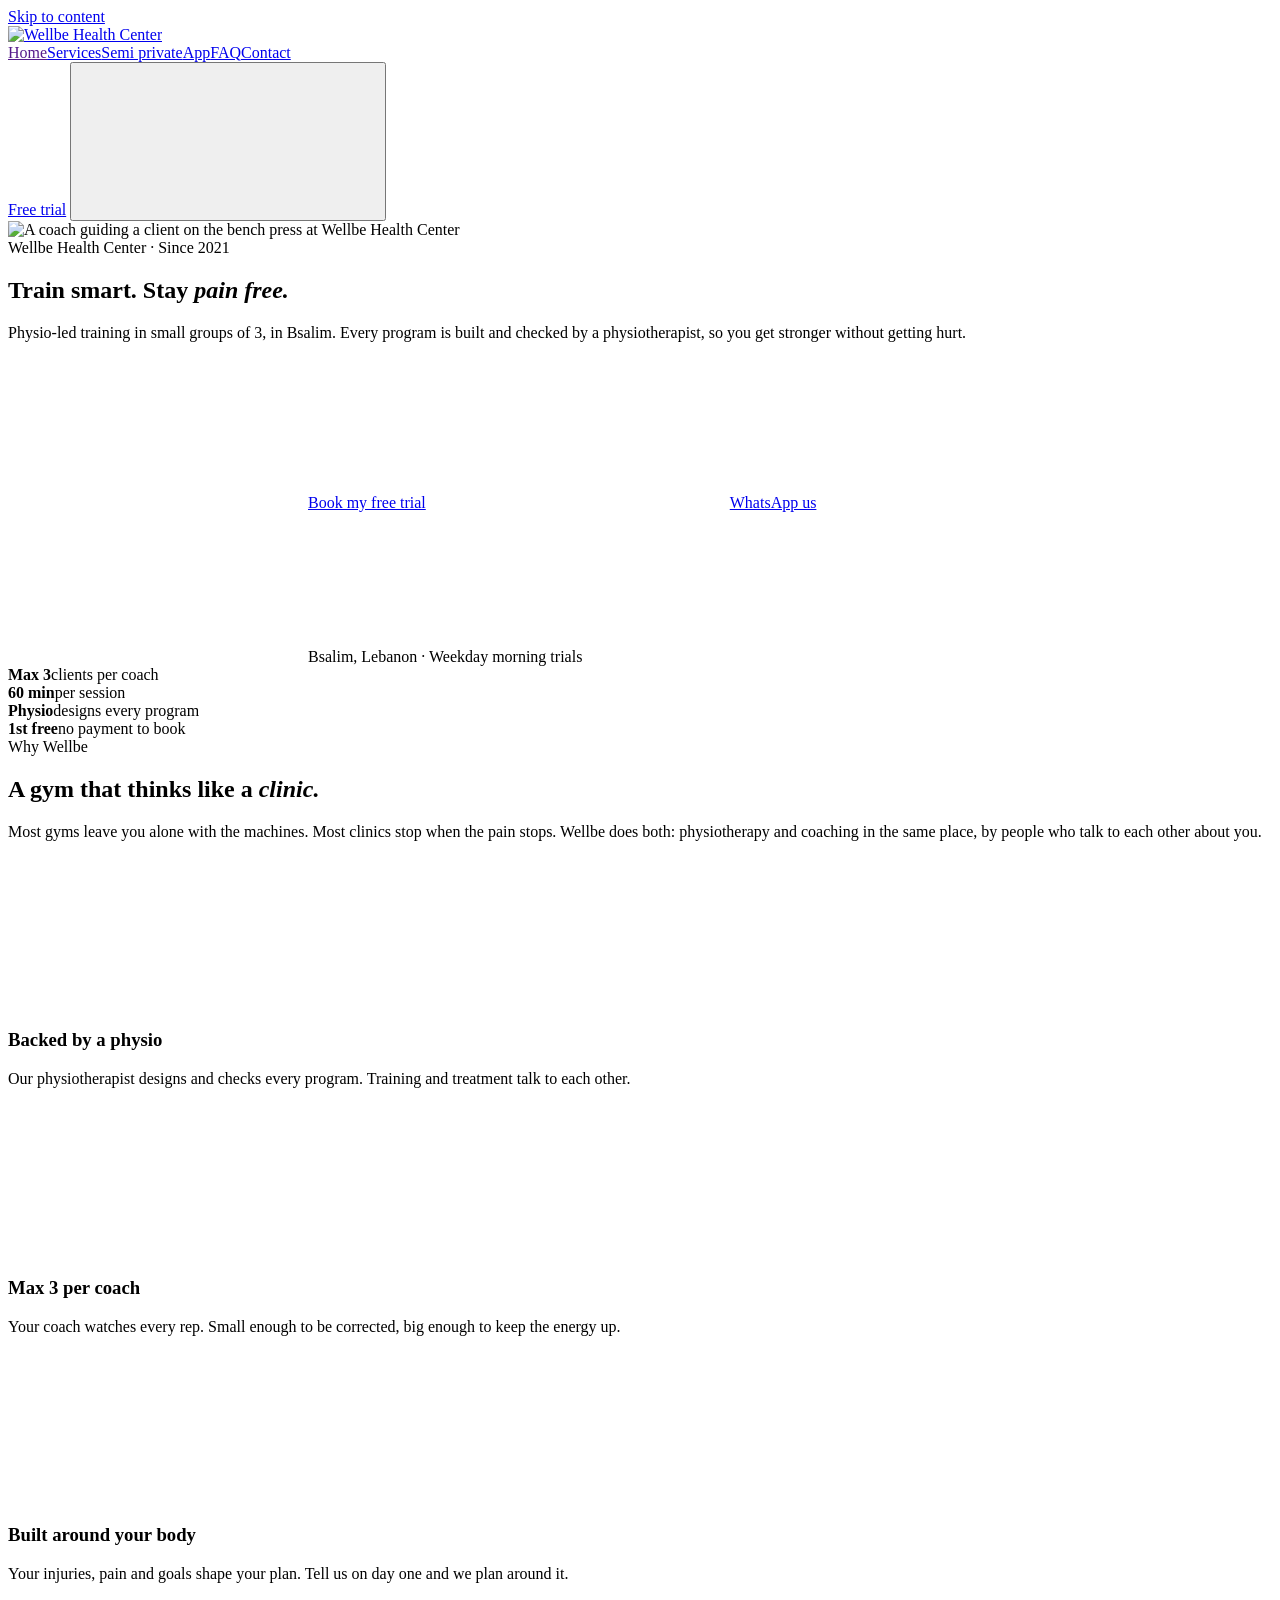
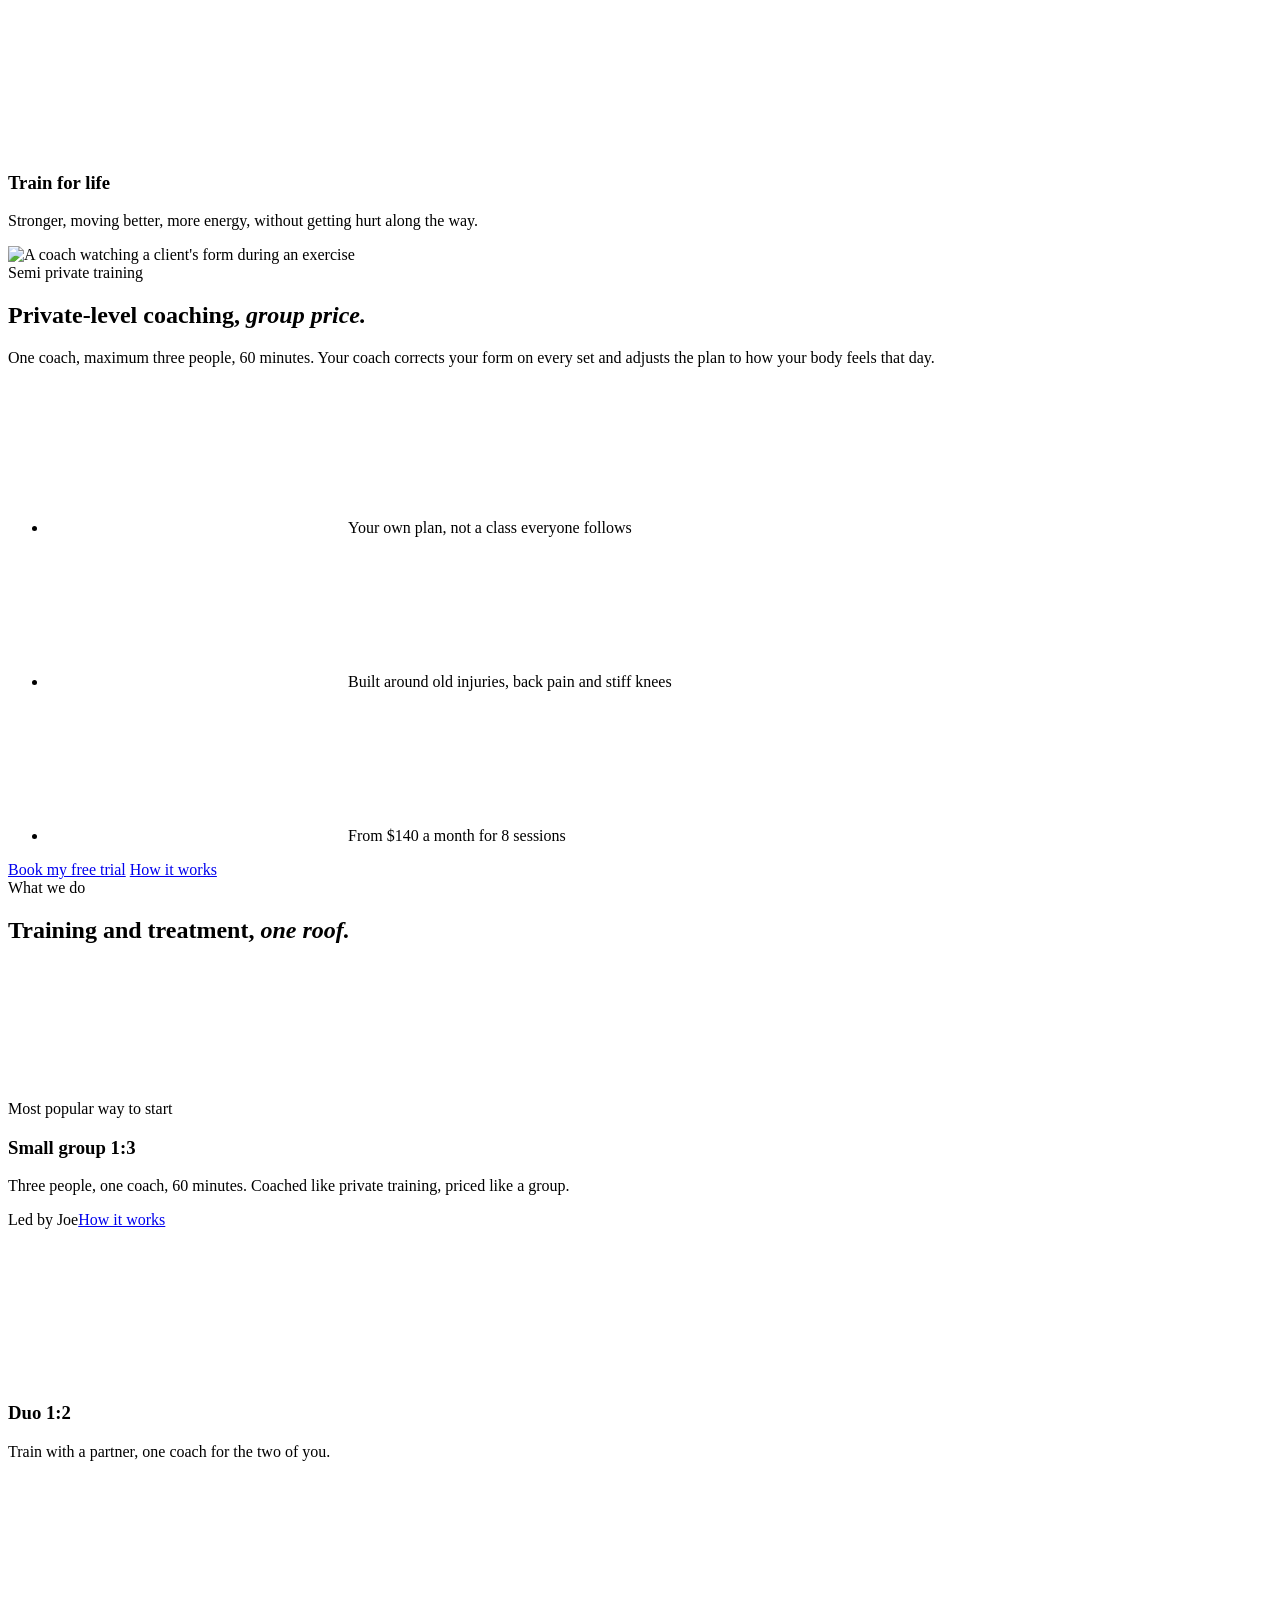
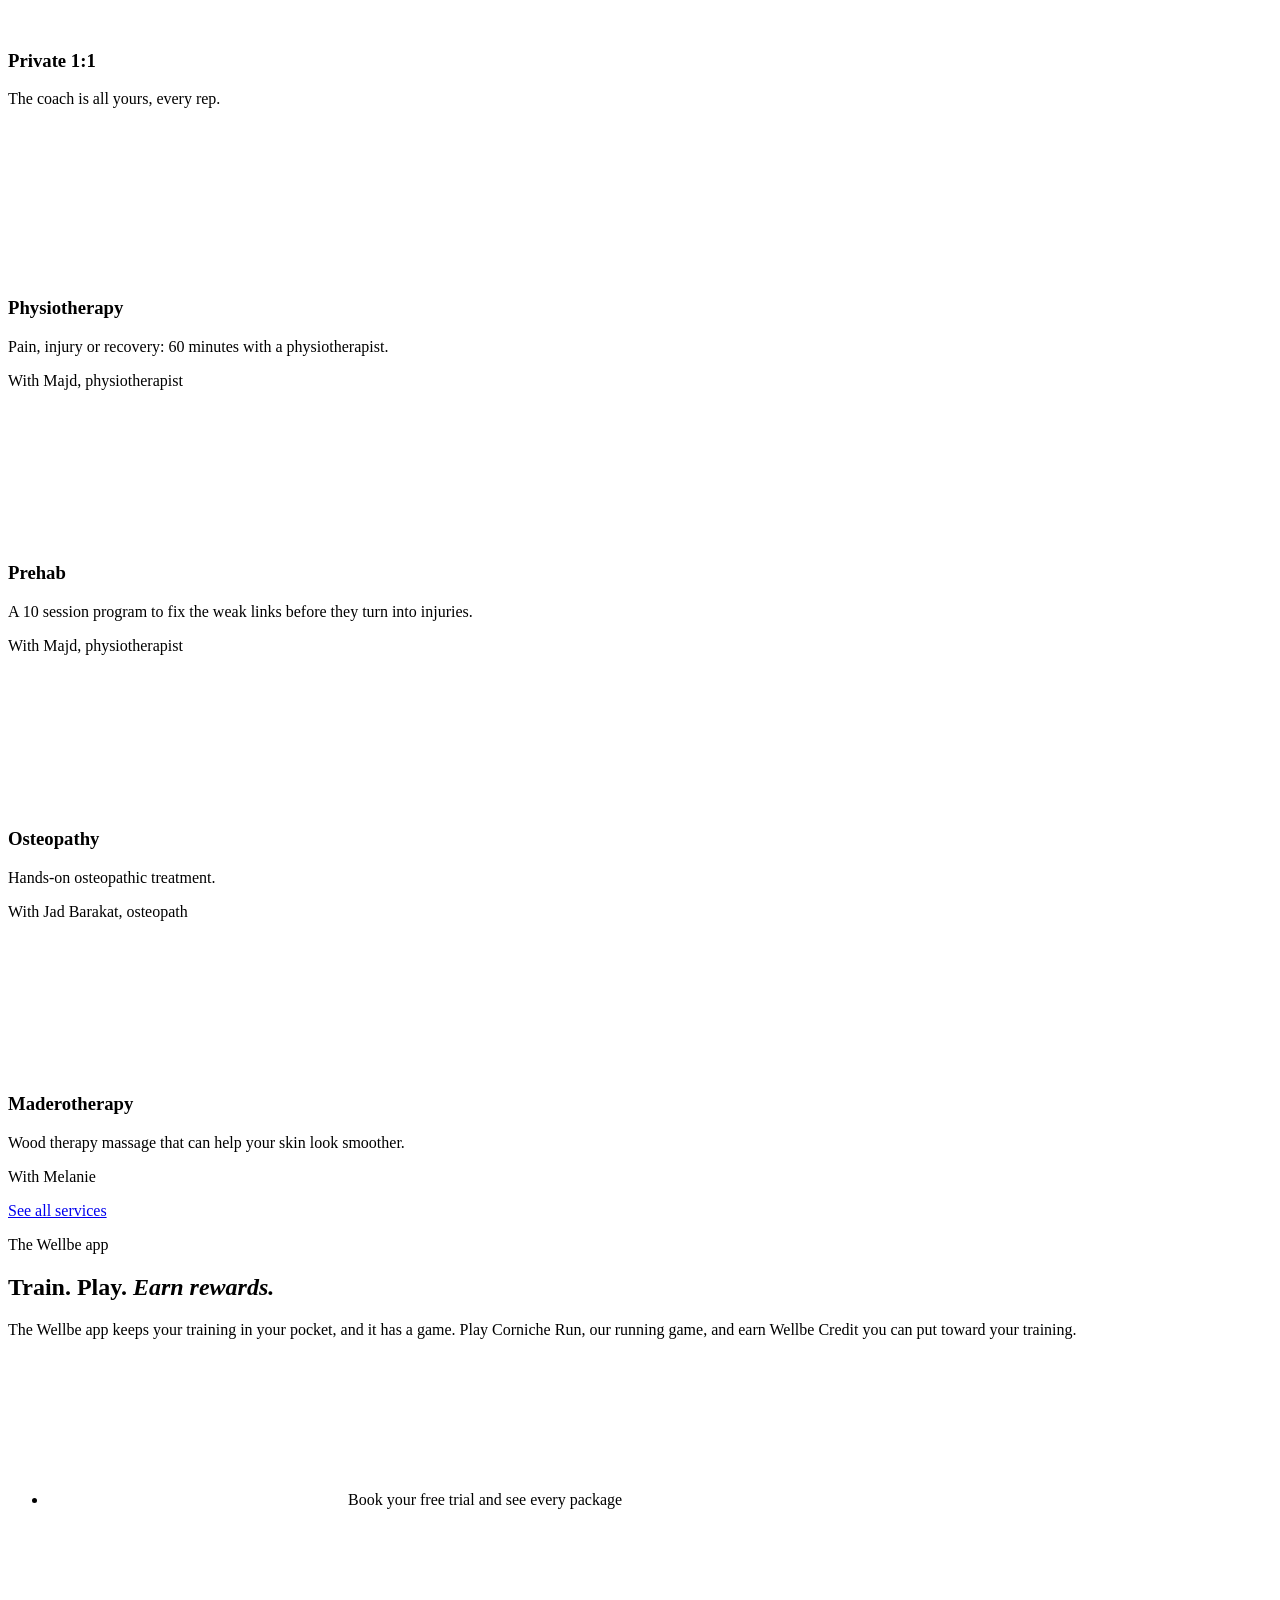
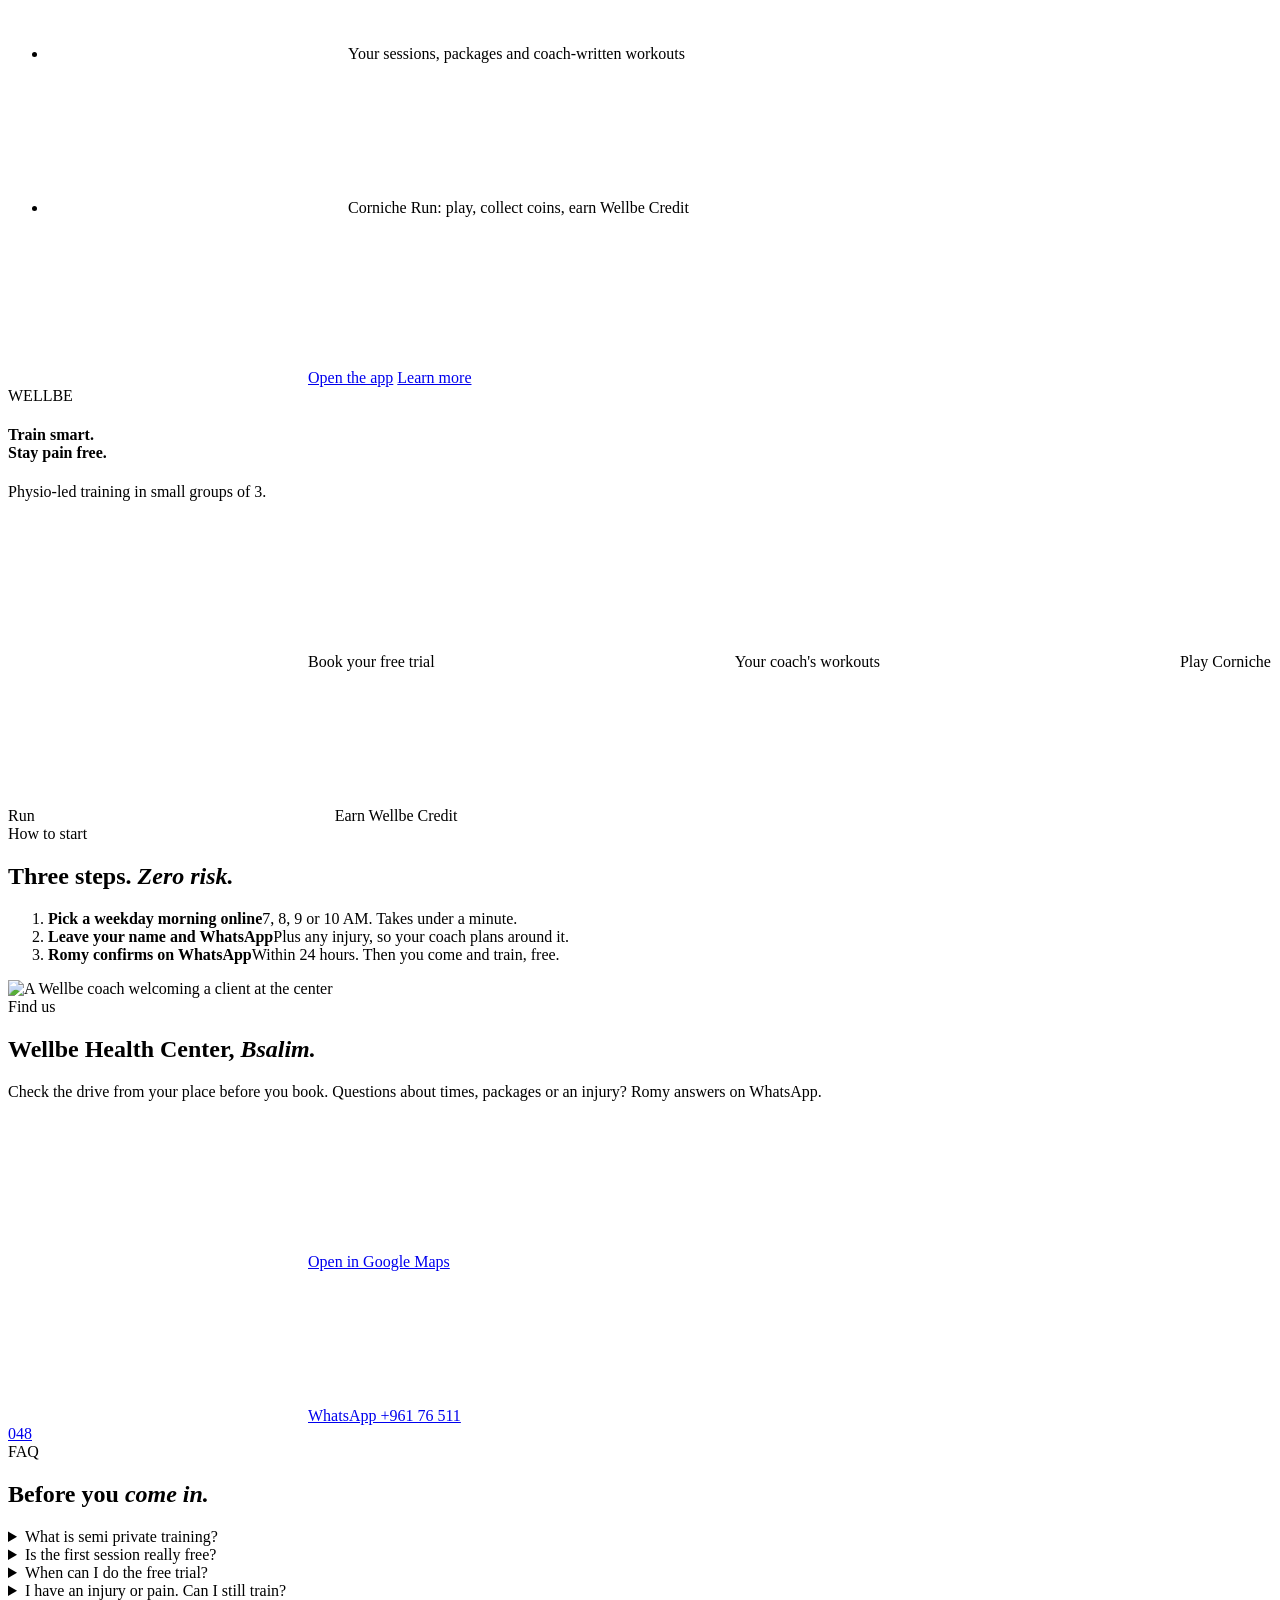
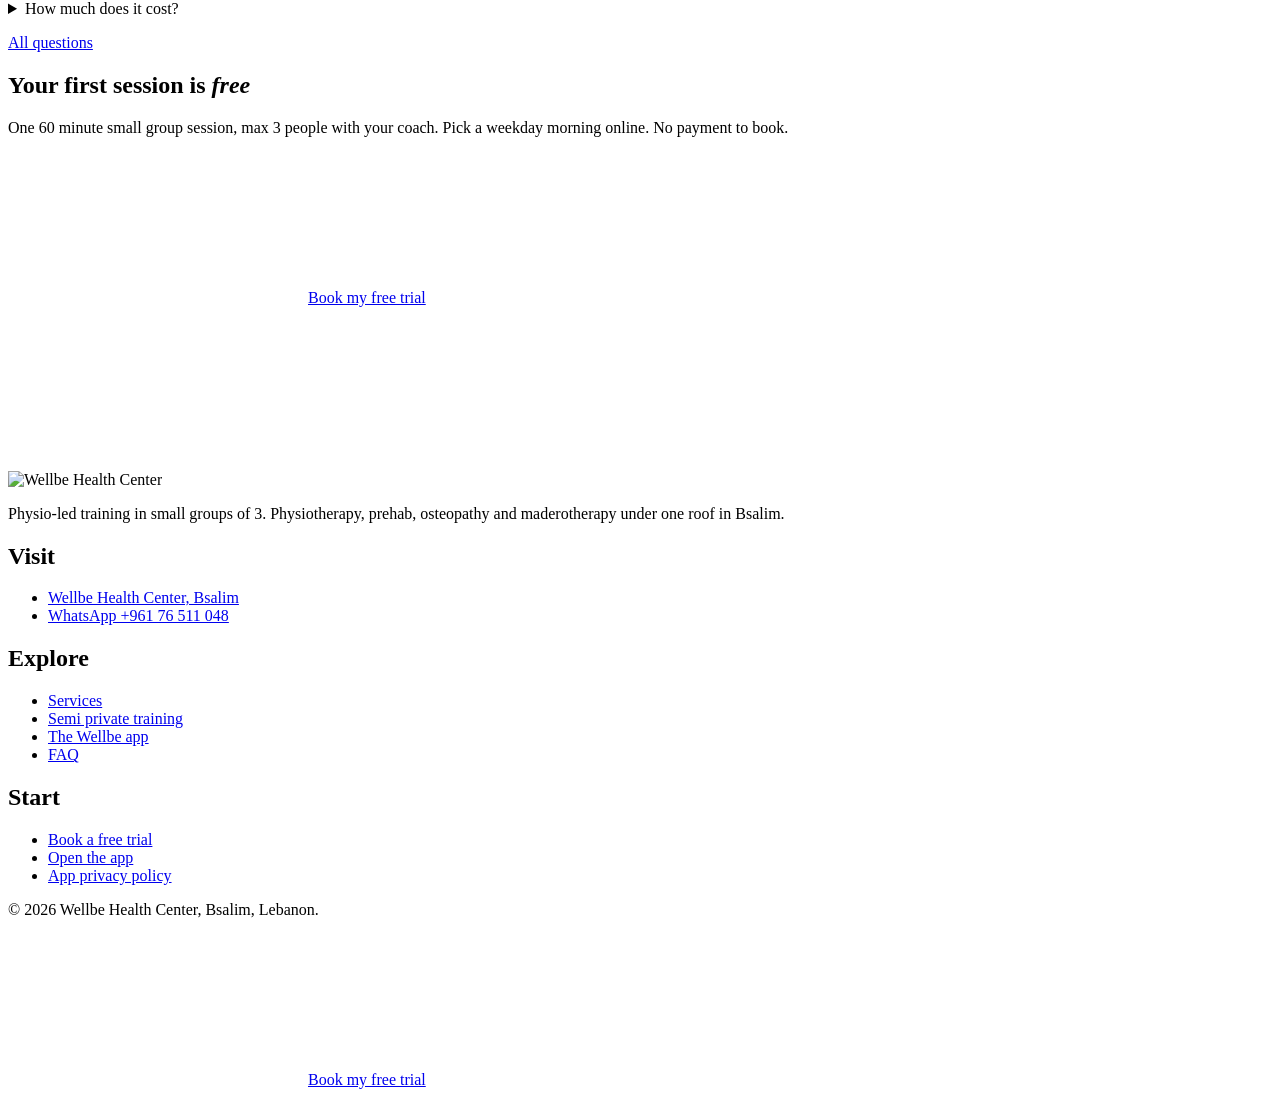
==== index.html @ 39064e81 "Home page, 404, README, robots and sitemap" ====
<!doctype html>
<html lang="en">
<head>
<meta charset="utf-8">
<meta name="viewport" content="width=device-width,initial-scale=1,viewport-fit=cover">
<title>Wellbe Health Center | Physio-led semi private training in Bsalim</title>
<meta name="description" content="Physio-led training in small groups of 3 in Bsalim, Lebanon. Physiotherapy, prehab, osteopathy and maderotherapy under one roof. Your first session is free.">
<link rel="canonical" href="https://wellbehealthcenter.com/">
<meta name="theme-color" content="#151b1e">
<meta property="og:type" content="website">
<meta property="og:site_name" content="Wellbe Health Center">
<meta property="og:title" content="Wellbe Health Center | Physio-led semi private training in Bsalim">
<meta property="og:description" content="Physio-led training in small groups of 3 in Bsalim, Lebanon. Physiotherapy, prehab, osteopathy and maderotherapy under one roof. Your first session is free.">
<meta property="og:url" content="https://wellbehealthcenter.com/">
<meta property="og:image" content="https://wellbehealthcenter.com/img/center.jpg">
<meta name="twitter:card" content="summary_large_image">
<link rel="icon" type="image/png" sizes="192x192" href="img/icon-192.png">
<link rel="apple-touch-icon" href="img/apple-touch-icon.png">
<link rel="preconnect" href="https://fonts.googleapis.com">
<link rel="preconnect" href="https://fonts.gstatic.com" crossorigin>
<link href="https://fonts.googleapis.com/css2?family=Barlow+Condensed:ital,wght@0,700;0,800;1,800&family=Barlow:wght@400;500;600;700&display=swap" rel="stylesheet">
<link rel="stylesheet" href="assets/site.css?v=1">
<script type="application/ld+json">{"@context": "https://schema.org", "@type": "HealthClub", "name": "Wellbe Health Center", "url": "https://wellbehealthcenter.com/", "logo": "https://wellbehealthcenter.com/img/logo.png", "image": "https://wellbehealthcenter.com/img/space.webp", "description": "Physio-led semi private training (max 3 clients per coach), physiotherapy, prehab, osteopathy and maderotherapy in Bsalim, Lebanon.", "telephone": "+96176511048", "address": {"@type": "PostalAddress", "addressLocality": "Bsalim", "addressCountry": "LB"}, "hasMap": "https://www.google.com/maps/search/?api=1&query=Wellbe+Health+Center+Bsalim&query_place_id=ChIJ35Nmu5s_HxURBmvCuEEY8U0", "foundingDate": "2021"}</script>
</head>
<body>
<a class="skip" href="#main">Skip to content</a>
<header class="top">
  <div class="in">
    <a class="brand" href="./" aria-label="Wellbe Health Center home"><img src="img/logo.png" alt="Wellbe Health Center" width="680" height="285"></a>
    <nav class="nav" aria-label="Main"><a href="" aria-current="page">Home</a><a href="services/">Services</a><a href="semi-private/">Semi private</a><a href="app/">App</a><a href="faq/">FAQ</a><a href="contact/">Contact</a></nav>
    <a class="btn cta-s" href="free-trial/">Free trial</a>
    <button class="menu-btn" id="menuBtn" type="button" aria-expanded="false" aria-controls="drawer" aria-label="Open menu"><svg class="" aria-hidden="true"><use href="assets/icons.svg#i-menu"/></svg></button>
  </div>
  <nav class="drawer" id="drawer" aria-label="Menu" hidden><a href="" aria-current="page">Home</a><a href="services/">Services</a><a href="semi-private/">Semi private</a><a href="app/">App</a><a href="faq/">FAQ</a><a href="contact/">Contact</a><a class="btn" href="free-trial/" style="border:0;color:#fff">Book my free trial</a></nav>
</header>
<main id="main">

<section class="hero" aria-labelledby="h1">
  <img src="img/space.webp" alt="A coach guiding a client on the bench press at Wellbe Health Center" width="900" height="1600" fetchpriority="high">
  <div class="in">
    <span class="eyebrow" style="align-self:flex-start">Wellbe Health Center · Since 2021</span>
    <h1 id="h1">Train smart. Stay <em>pain free.</em></h1>
    <p>Physio-led training in small groups of 3, in Bsalim. Every program is built and checked by a physiotherapist, so you get stronger without getting hurt.</p>
    <div class="acts" data-cta>
      <a class="btn" href="free-trial/"><svg class="icon" aria-hidden="true"><use href="assets/icons.svg#i-gift"/></svg>Book my free trial</a>
      <a class="btn ghost" href="https://wa.me/96176511048?text=Hi%20Romy%2C%20I%20have%20a%20question%20about%20Wellbe." target="_blank" rel="noopener"><svg class="icon" aria-hidden="true"><use href="assets/icons.svg#i-wa"/></svg>WhatsApp us</a>
    </div>
    <span class="loc"><svg class="" aria-hidden="true"><use href="assets/icons.svg#i-pin"/></svg>Bsalim, Lebanon · Weekday morning trials</span>
  </div>
</section>
<div class="facts">
  <div class="fact"><b>Max 3</b><span>clients per coach</span></div>
  <div class="fact"><b>60 min</b><span>per session</span></div>
  <div class="fact"><b>Physio</b><span>designs every program</span></div>
  <div class="fact"><b>1st free</b><span>no payment to book</span></div>
</div>

<section class="sec"><div class="wrap">
  <span class="eyebrow">Why Wellbe</span>
  <h2 class="h2">A gym that thinks like a <em>clinic.</em></h2>
  <p class="lede">Most gyms leave you alone with the machines. Most clinics stop when the pain stops. Wellbe does both: physiotherapy and coaching in the same place, by people who talk to each other about you.</p>
  <div class="grid g4 mt"><article class="tile"><span class="ic"><svg class="" aria-hidden="true"><use href="assets/icons.svg#i-steth"/></svg></span><h3>Backed by a physio</h3><p>Our physiotherapist designs and checks every program. Training and treatment talk to each other.</p></article><article class="tile"><span class="ic"><svg class="" aria-hidden="true"><use href="assets/icons.svg#i-users"/></svg></span><h3>Max 3 per coach</h3><p>Your coach watches every rep. Small enough to be corrected, big enough to keep the energy up.</p></article><article class="tile"><span class="ic"><svg class="" aria-hidden="true"><use href="assets/icons.svg#i-heart"/></svg></span><h3>Built around your body</h3><p>Your injuries, pain and goals shape your plan. Tell us on day one and we plan around it.</p></article><article class="tile"><span class="ic"><svg class="" aria-hidden="true"><use href="assets/icons.svg#i-spark"/></svg></span><h3>Train for life</h3><p>Stronger, moving better, more energy, without getting hurt along the way.</p></article></div>
</div></section>

<section class="sec white"><div class="wrap split">
  <img src="img/group.webp" alt="A coach watching a client's form during an exercise" width="900" height="1600" loading="lazy">
  <div>
    <span class="eyebrow">Semi private training</span>
    <h2 class="h2">Private-level coaching, <em>group price.</em></h2>
    <p class="lede">One coach, maximum three people, 60 minutes. Your coach corrects your form on every set and adjusts the plan to how your body feels that day.</p>
    <ul class="checks">
      <li><svg class="" aria-hidden="true"><use href="assets/icons.svg#i-check"/></svg>Your own plan, not a class everyone follows</li>
      <li><svg class="" aria-hidden="true"><use href="assets/icons.svg#i-check"/></svg>Built around old injuries, back pain and stiff knees</li>
      <li><svg class="" aria-hidden="true"><use href="assets/icons.svg#i-check"/></svg>From $140 a month for 8 sessions</li>
    </ul>
    <div class="grid g2 mt" style="max-width:520px">
      <a class="btn" href="free-trial/">Book my free trial</a>
      <a class="btn ghost" href="semi-private/">How it works</a>
    </div>
  </div>
</div></section>

<section class="sec"><div class="wrap">
  <span class="eyebrow">What we do</span>
  <h2 class="h2">Training and treatment, <em>one roof.</em></h2>
  <div class="grid g3 mt"><article class="tile feature"><span class="tag">Most popular way to start</span><span class="ic"><svg class="" aria-hidden="true"><use href="assets/icons.svg#i-users"/></svg></span><h3>Small group 1:3</h3><p>Three people, one coach, 60 minutes. Coached like private training, priced like a group.</p><span class="who">Led by Joe</span><a class="more" href="semi-private/">How it works</a></article><article class="tile"><span class="ic"><svg class="" aria-hidden="true"><use href="assets/icons.svg#i-users"/></svg></span><h3>Duo 1:2</h3><p>Train with a partner, one coach for the two of you.</p></article><article class="tile"><span class="ic"><svg class="" aria-hidden="true"><use href="assets/icons.svg#i-dumbbell"/></svg></span><h3>Private 1:1</h3><p>The coach is all yours, every rep.</p></article><article class="tile"><span class="ic"><svg class="" aria-hidden="true"><use href="assets/icons.svg#i-steth"/></svg></span><h3>Physiotherapy</h3><p>Pain, injury or recovery: 60 minutes with a physiotherapist.</p><span class="who">With Majd, physiotherapist</span></article><article class="tile"><span class="ic"><svg class="" aria-hidden="true"><use href="assets/icons.svg#i-heart"/></svg></span><h3>Prehab</h3><p>A 10 session program to fix the weak links before they turn into injuries.</p><span class="who">With Majd, physiotherapist</span></article><article class="tile"><span class="ic"><svg class="" aria-hidden="true"><use href="assets/icons.svg#i-spark"/></svg></span><h3>Osteopathy</h3><p>Hands-on osteopathic treatment.</p><span class="who">With Jad Barakat, osteopath</span></article><article class="tile"><span class="ic"><svg class="" aria-hidden="true"><use href="assets/icons.svg#i-leaf"/></svg></span><h3>Maderotherapy</h3><p>Wood therapy massage that can help your skin look smoother.</p><span class="who">With Melanie</span></article></div>
  <p class="mt"><a class="btn ghost inline" href="services/">See all services</a></p>
</div></section>

<section class="sec dark"><div class="wrap appbox">
  <div>
    <span class="eyebrow">The Wellbe app</span>
    <h2 class="h2">Train. Play. <em>Earn rewards.</em></h2>
    <p class="lede">The Wellbe app keeps your training in your pocket, and it has a game. Play Corniche Run, our running game, and earn Wellbe Credit you can put toward your training.</p>
    <ul class="checks">
      <li><svg class="" aria-hidden="true"><use href="assets/icons.svg#i-check"/></svg>Book your free trial and see every package</li>
      <li><svg class="" aria-hidden="true"><use href="assets/icons.svg#i-check"/></svg>Your sessions, packages and coach-written workouts</li>
      <li><svg class="" aria-hidden="true"><use href="assets/icons.svg#i-check"/></svg>Corniche Run: play, collect coins, earn Wellbe Credit</li>
    </ul>
    <div class="grid g2 mt" style="max-width:520px">
      <a class="btn" href="https://majd-wellbe.github.io/wellbe-staff-app/client/" target="_blank" rel="noopener"><svg class="icon" aria-hidden="true"><use href="assets/icons.svg#i-phone"/></svg>Open the app</a>
      <a class="btn ghost" href="app/">Learn more</a>
    </div>
  </div>
  <div class="phone" aria-hidden="true"><div class="scr">
  <span class="b">WELLBE</span><h4>Train smart.<br>Stay pain free.</h4><p>Physio-led training in small groups of 3.</p>
  <div class="row"><span><svg class="" aria-hidden="true"><use href="assets/icons.svg#i-cal"/></svg>Book your free trial</span><span><svg class="" aria-hidden="true"><use href="assets/icons.svg#i-dumbbell"/></svg>Your coach's workouts</span><span><svg class="" aria-hidden="true"><use href="assets/icons.svg#i-run"/></svg>Play Corniche Run</span><span><svg class="" aria-hidden="true"><use href="assets/icons.svg#i-gift"/></svg>Earn Wellbe Credit</span></div>
</div></div>
</div></section>

<section class="sec"><div class="wrap">
  <span class="eyebrow">How to start</span>
  <h2 class="h2">Three steps. <em>Zero risk.</em></h2>
  <ol class="steps row mt">
    <li><div><b>Pick a weekday morning online</b><span>7, 8, 9 or 10 AM. Takes under a minute.</span></div></li>
    <li><div><b>Leave your name and WhatsApp</b><span>Plus any injury, so your coach plans around it.</span></div></li>
    <li><div><b>Romy confirms on WhatsApp</b><span>Within 24 hours. Then you come and train, free.</span></div></li>
  </ol>
</div></section>

<section class="sec white"><div class="wrap split rev">
  <img src="img/welcome.webp" alt="A Wellbe coach welcoming a client at the center" width="900" height="1600" loading="lazy">
  <div>
    <span class="eyebrow">Find us</span>
    <h2 class="h2">Wellbe Health Center, <em>Bsalim.</em></h2>
    <p class="lede">Check the drive from your place before you book. Questions about times, packages or an injury? Romy answers on WhatsApp.</p>
    <div class="contact-list mt" style="max-width:460px">
      <a class="btn ghost" href="https://www.google.com/maps/search/?api=1&query=Wellbe+Health+Center+Bsalim&query_place_id=ChIJ35Nmu5s_HxURBmvCuEEY8U0" target="_blank" rel="noopener"><svg class="icon" aria-hidden="true"><use href="assets/icons.svg#i-pin"/></svg>Open in Google Maps</a>
      <a class="btn wa" href="https://wa.me/96176511048?text=Hi%20Romy%2C%20I%20have%20a%20question%20about%20Wellbe." target="_blank" rel="noopener"><svg class="icon" aria-hidden="true"><use href="assets/icons.svg#i-wa"/></svg>WhatsApp +961 76 511 048</a>
    </div>
  </div>
</div></section>

<section class="sec"><div class="wrap">
  <span class="eyebrow">FAQ</span>
  <h2 class="h2">Before you <em>come in.</em></h2>
  <div class="mt"><div class="faq"><details><summary>What is semi private training?</summary><p>A 60 minute session with one coach and a maximum of 3 clients. You get coached on your own plan, with the energy of a small group, at a lower price than private training.</p></details><details><summary>Is the first session really free?</summary><p>Yes. Your first small group session is free and you pay nothing to book it. After the session, if you want to continue, Romy helps you pick a package.</p></details><details><summary>When can I do the free trial?</summary><p>Free trials run on weekday mornings at 7, 8, 9 and 10 AM. You can book up to 7 days ahead, at least 12 hours before the session.</p><p>None of these times work? <a href="free-trial/">Leave your number</a> or <a href="https://wa.me/96176511048?text=Hi%20Romy%2C%20none%20of%20the%20free%20trial%20times%20work%20for%20me." target="_blank" rel="noopener">WhatsApp us</a> and we find one with you.</p></details><details><summary>I have an injury or pain. Can I still train?</summary><p>Yes, that is what we are built for. Our physiotherapist designs and checks the programs, and your coach plans the session around your injury. Tell us about it when you book. If you need treatment first, we also offer physiotherapy sessions.</p></details><details><summary>How much does it cost?</summary><p>Small group 1:3: $140 for 8 sessions a month or $200 for 12 sessions a month, per person. Monthly packages are valid for 30 days.</p><p>Duo, private, physiotherapy, prehab, osteopathy and maderotherapy prices are in the Wellbe app, or ask Romy on WhatsApp. You pay at the center, cash or Whish.</p></details></div></div>
  <p class="mt"><a class="btn ghost inline" href="faq/">All questions</a></p>
</div></section>
<section class="sec"><div class="wrap"><div class="band">
  <div><h2>Your first session is <em>free</em></h2><p>One 60 minute small group session, max 3 people with your coach. Pick a weekday morning online. No payment to book.</p></div>
  <div style="display:grid;gap:10px"><a class="btn light" href="free-trial/" data-cta><svg class="icon" aria-hidden="true"><use href="assets/icons.svg#i-gift"/></svg>Book my free trial</a>
  <a class="btn ghost" style="background:transparent;color:#fff;border-color:rgba(255,255,255,.4)" href="https://wa.me/96176511048?text=Hi%20Romy%2C%20I%20want%20to%20know%20more%20about%20Wellbe." target="_blank" rel="noopener"><svg class="icon" aria-hidden="true"><use href="assets/icons.svg#i-wa"/></svg>Ask on WhatsApp</a></div>
</div></div></section>

</main>
<footer class="foot">
  <div class="wrap">
    <div class="cols">
      <div>
        <img src="img/logo-white.png" alt="Wellbe Health Center" width="295" height="120" loading="lazy">
        <p>Physio-led training in small groups of 3. Physiotherapy, prehab, osteopathy and maderotherapy under one roof in Bsalim.</p>
      </div>
      <div><h2>Visit</h2><ul>
        <li><a href="https://www.google.com/maps/search/?api=1&query=Wellbe+Health+Center+Bsalim&query_place_id=ChIJ35Nmu5s_HxURBmvCuEEY8U0" target="_blank" rel="noopener">Wellbe Health Center, Bsalim</a></li>
        <li><a href="https://wa.me/96176511048?text=Hi%20Romy%2C%20I%20have%20a%20question%20about%20Wellbe." target="_blank" rel="noopener">WhatsApp +961 76 511 048</a></li>
      </ul></div>
      <div><h2>Explore</h2><ul>
        <li><a href="services/">Services</a></li><li><a href="semi-private/">Semi private training</a></li><li><a href="app/">The Wellbe app</a></li><li><a href="faq/">FAQ</a></li>
      </ul></div>
      <div><h2>Start</h2><ul>
        <li><a href="free-trial/">Book a free trial</a></li><li><a href="https://majd-wellbe.github.io/wellbe-staff-app/client/" target="_blank" rel="noopener">Open the app</a></li><li><a href="https://majd-wellbe.github.io/wellbe-staff-app/client/privacy.html" target="_blank" rel="noopener">App privacy policy</a></li>
      </ul></div>
    </div>
    <p class="legal">© 2026 Wellbe Health Center, Bsalim, Lebanon.</p>
  </div>
</footer>
<aside class="sbar hide" id="sbar" aria-label="Book a free trial"><a class="btn" href="free-trial/"><svg class="icon" aria-hidden="true"><use href="assets/icons.svg#i-gift"/></svg>Book my free trial</a></aside>
<script src="assets/site.js?v=1" defer></script>

</body>
</html>
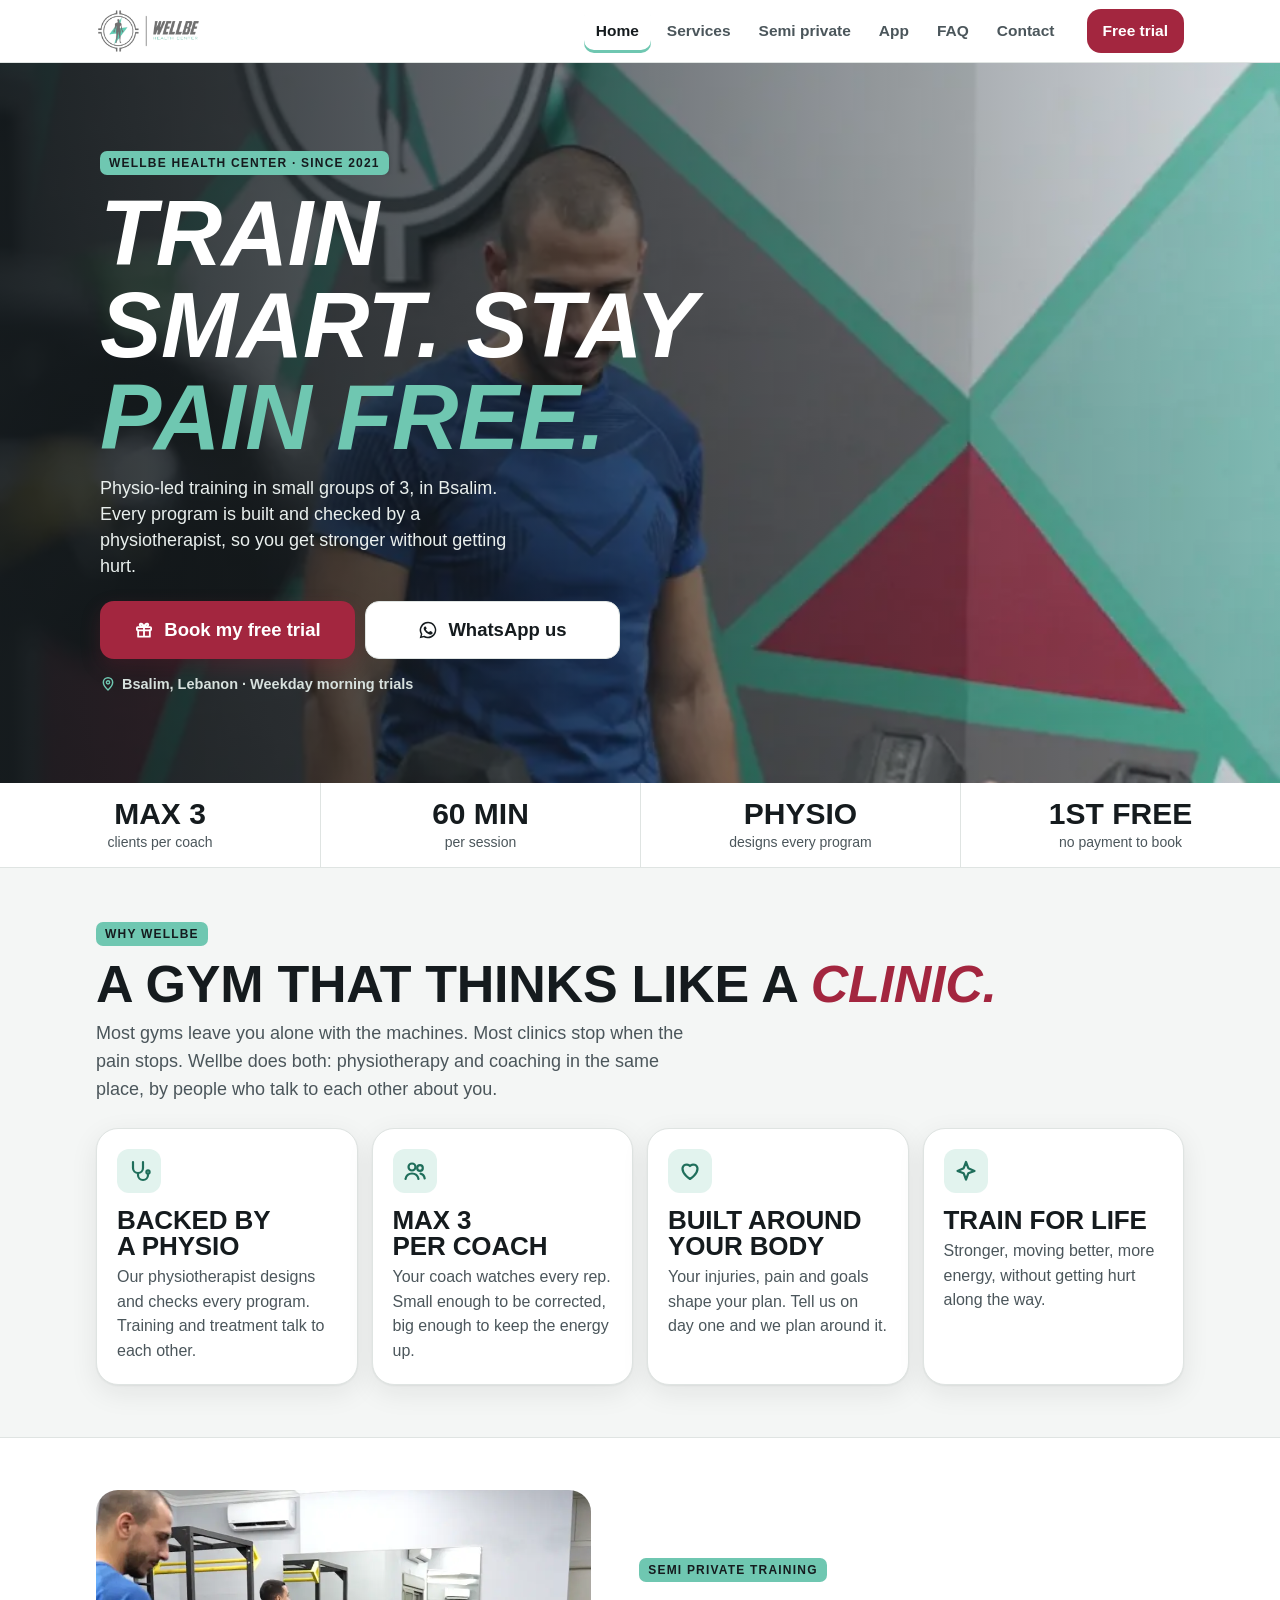
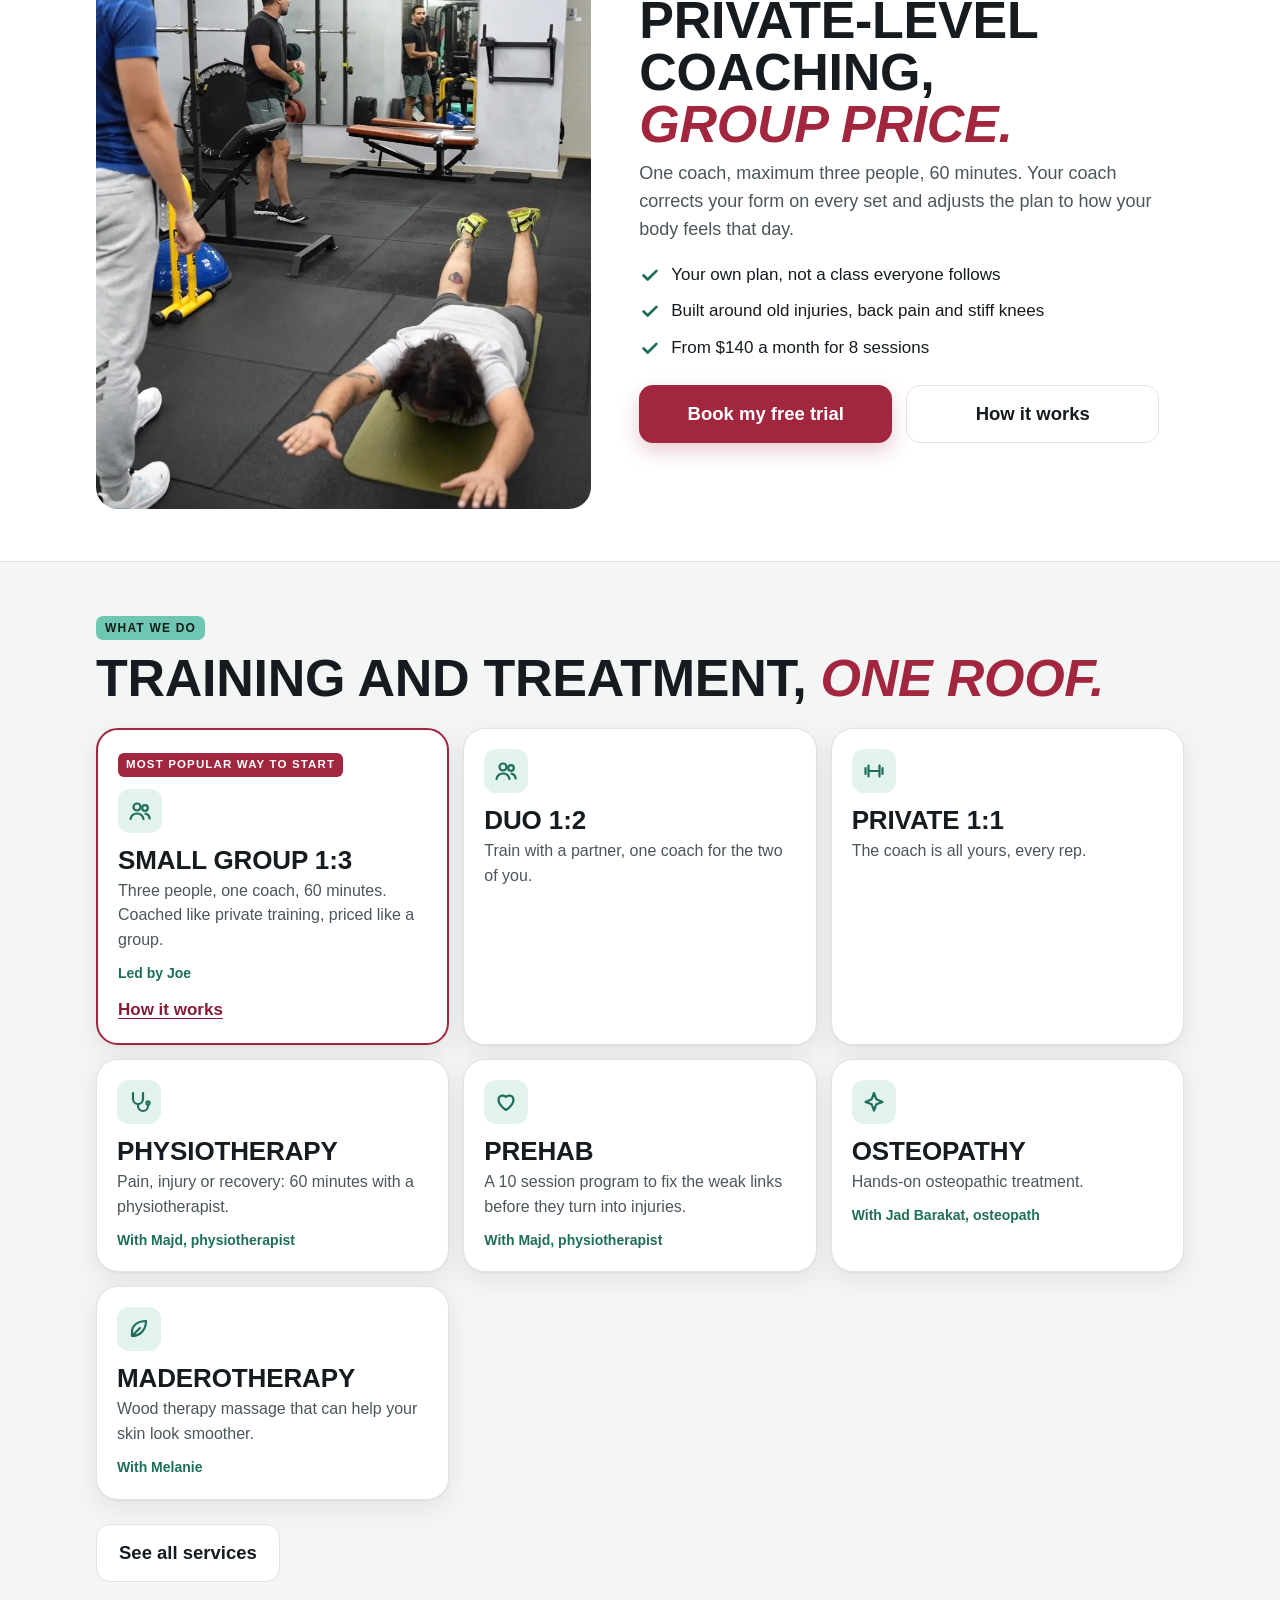
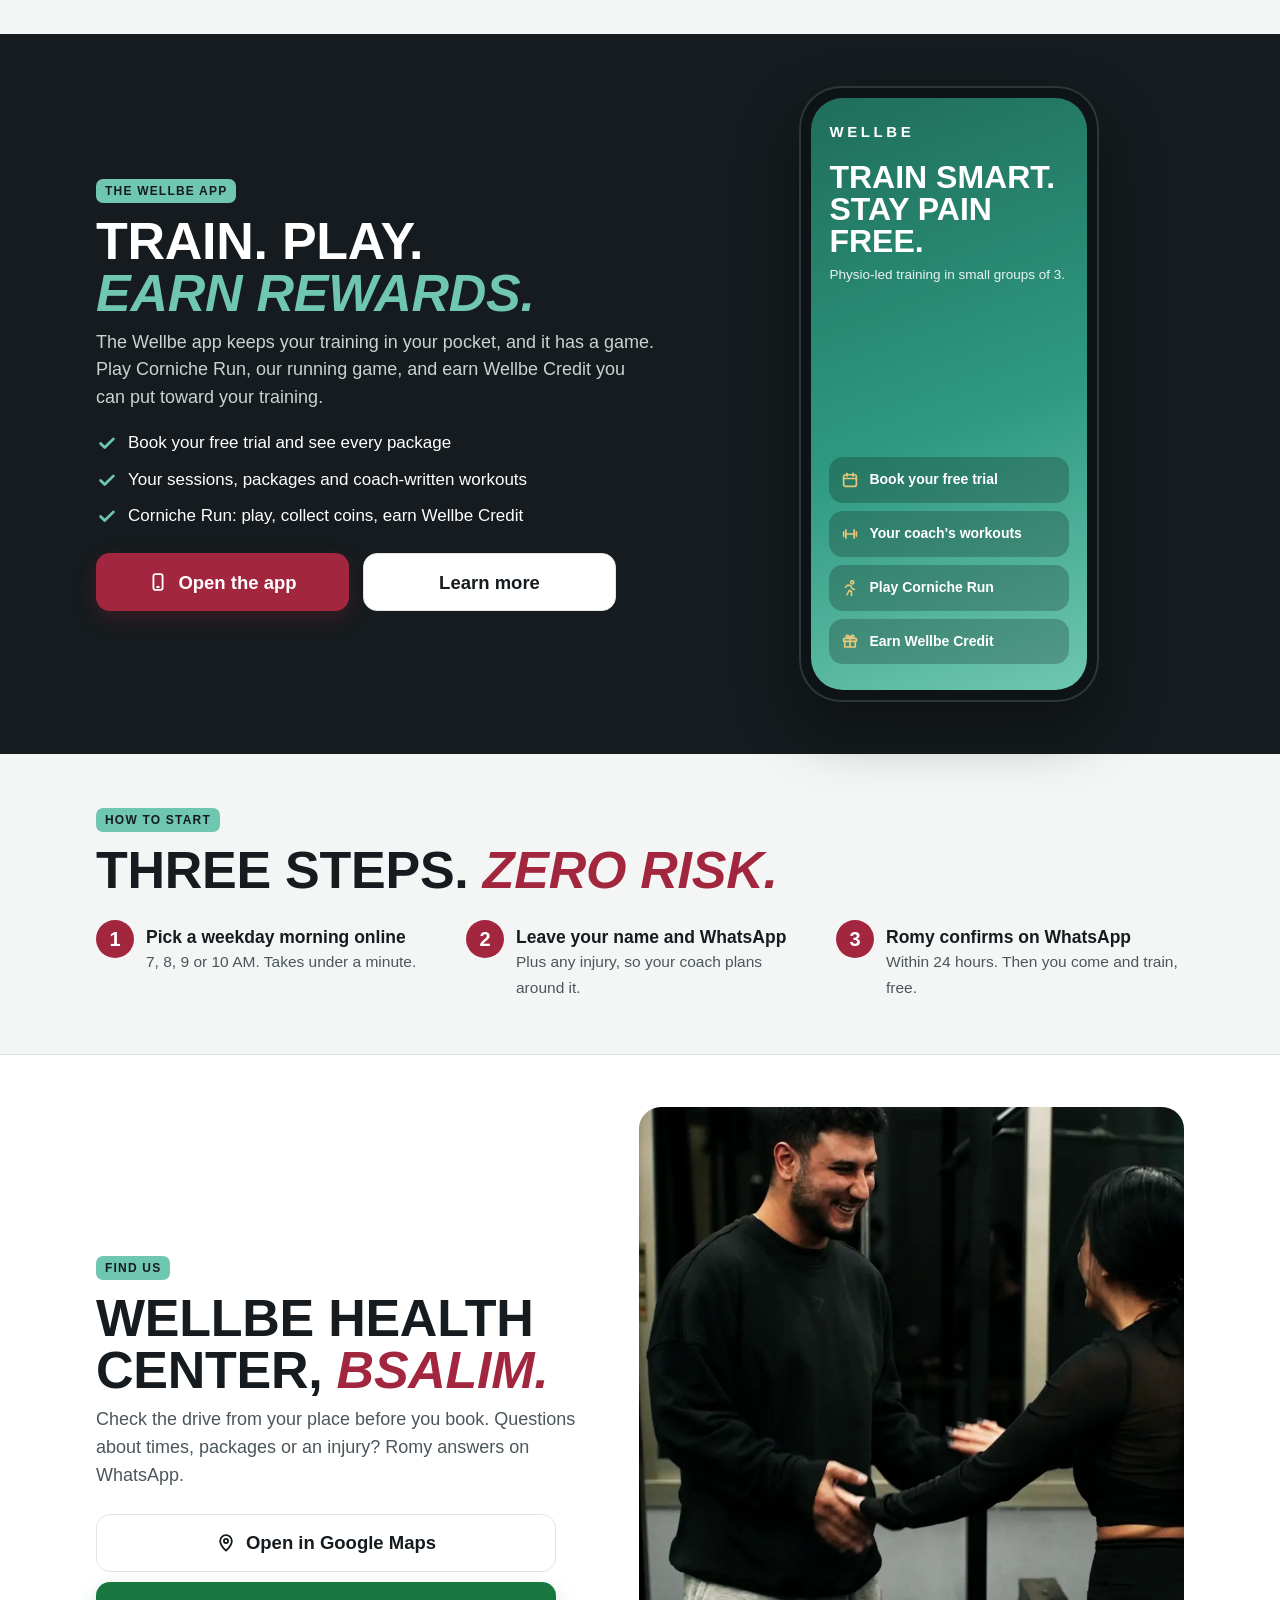
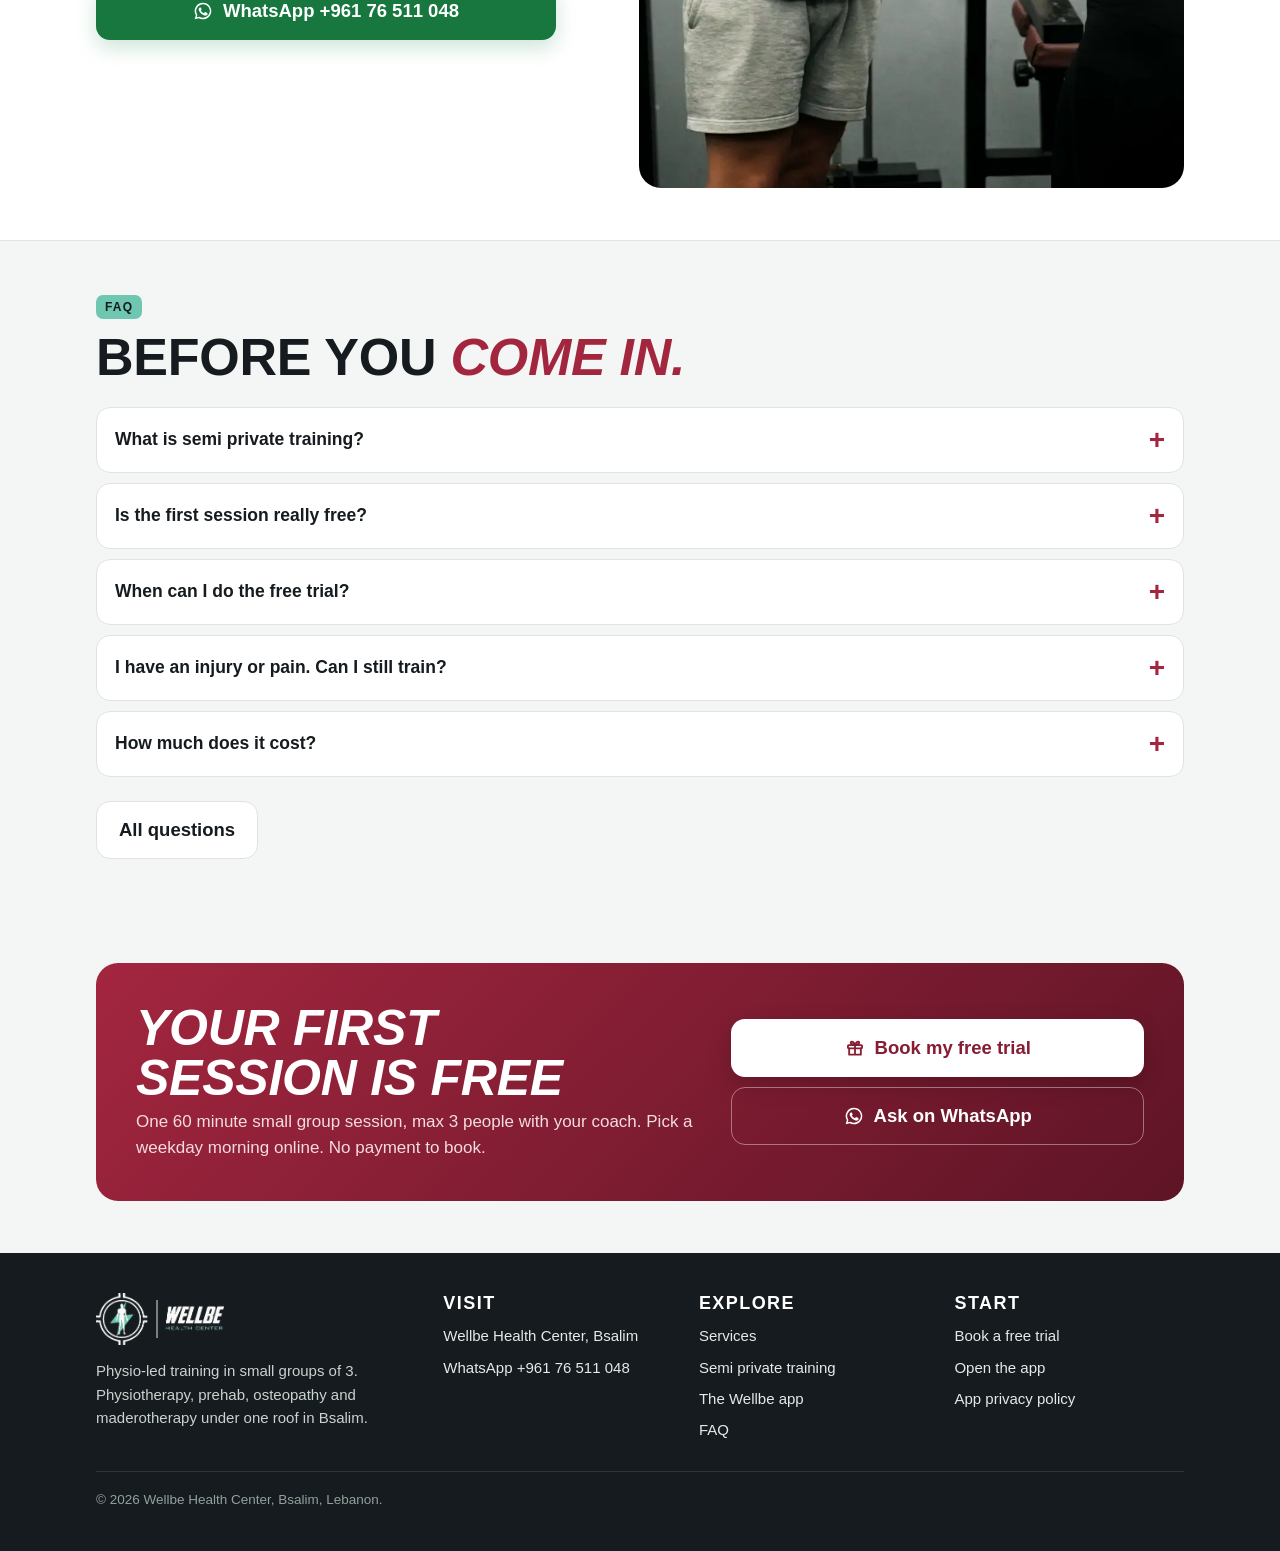
==== commit 5eb058ba: "Forward old app links to app.wellbehealthcenter.com" ====
--- a/index.html
+++ b/index.html
@@ -2,6 +2,8 @@
 <html lang="en">
 <head>
 <meta charset="utf-8">
+<script>/* The app moved to app.wellbehealthcenter.com. Old staff links (#k=) and phones that saved a staff key here are sent there once. */
+(function(){try{var A='https://app.wellbehealthcenter.com',h=location.hash;if(/[#&]k=/.test(h)){location.replace(A+'/'+location.search+h);return}var k=null;try{k=localStorage.getItem('wb_key')}catch(e){}if(k&&/^[a-f0-9]{16,64}$/i.test(k)){try{localStorage.removeItem('wb_key')}catch(e){}location.replace(A+'/#k='+k)}}catch(e){}})();</script>
 <meta name="viewport" content="width=device-width,initial-scale=1,viewport-fit=cover">
 <title>Wellbe Health Center | Physio-led semi private training in Bsalim</title>
 <meta name="description" content="Physio-led training in small groups of 3 in Bsalim, Lebanon. Physiotherapy, prehab, osteopathy and maderotherapy under one roof. Your first session is free.">
--- a/assets/site.css
+++ b/assets/site.css
@@ -0,0 +1,207 @@
+/* Wellbe Health Center website. Same tokens as the free trial landing page and the Wellbe app. */
+:root{
+  --ink:#151b1e; --ink-2:#4b565b; --ink-3:#6b7579; --line:#dfe4e2; --paper:#f4f6f5; --card:#ffffff;
+  --mint:#6fc7b1; --mint-deep:#1f6e5b; --mint-soft:#e2f3ee;
+  --crimson:#a3263f; --crimson-deep:#861d33; --crimson-soft:#f8e7eb;
+  --amber-soft:#fff2d6; --amber-ink:#7a5000;
+  --display:"Barlow Condensed","Arial Narrow",Arial,sans-serif;
+  --body:Barlow,"Segoe UI",Roboto,Arial,sans-serif;
+  --r:14px; --r-lg:22px;
+  --shadow:0 1px 2px rgba(21,27,30,.06),0 8px 28px rgba(21,27,30,.08);
+  --wrap:1120px;
+}
+*{box-sizing:border-box;margin:0;padding:0}
+html{-webkit-text-size-adjust:100%;scroll-behavior:smooth}
+body{font-family:var(--body);font-size:17px;line-height:1.55;color:var(--ink);background:var(--paper)}
+body.locked{overflow:hidden}
+img{display:block;max-width:100%;height:auto}
+h1,h2,h3{font-family:var(--display);line-height:1;letter-spacing:-.005em;text-wrap:balance}
+a{color:inherit}
+button{font:inherit;color:inherit;cursor:pointer}
+:focus-visible{outline:3px solid var(--mint-deep);outline-offset:3px;border-radius:8px}
+.sr{position:absolute;width:1px;height:1px;overflow:hidden;clip:rect(0 0 0 0);white-space:nowrap}
+.skip{position:absolute;left:12px;top:-60px;z-index:100;background:var(--ink);color:#fff;padding:10px 14px;border-radius:10px;font-weight:700;text-decoration:none}
+.skip:focus{top:10px}
+.icon{width:20px;height:20px;flex:none}
+[hidden]{display:none!important}
+
+/* buttons */
+.btn{display:flex;align-items:center;justify-content:center;gap:10px;width:100%;min-height:58px;padding:0 22px;border:0;border-radius:var(--r);
+  background:var(--crimson);color:#fff;font:700 18.5px/1.15 var(--body);text-align:center;text-decoration:none;
+  box-shadow:0 8px 20px rgba(163,38,63,.24);transition:background .2s,transform .12s,box-shadow .2s}
+.btn:hover{background:var(--crimson-deep)}
+.btn:active{transform:translateY(1px)}
+.btn[disabled]{background:#c9cfcd;box-shadow:none;cursor:not-allowed}
+.btn.ghost{background:#fff;color:var(--ink);box-shadow:none;border:1.5px solid var(--line)}
+.btn.ghost:hover{border-color:#b9c4c1}
+.btn.wa{background:#17773f;box-shadow:0 8px 20px rgba(31,143,78,.22)}
+.btn.wa:hover{background:#125f32}
+.btn.light{background:#fff;color:var(--crimson-deep);box-shadow:0 8px 22px rgba(0,0,0,.18)}
+.btn.light:hover{background:#f6f6f6}
+.btn.inline{display:inline-flex;width:auto}
+.linkbtn{background:none;border:0;color:var(--ink-2);font-weight:600;font-size:15.5px;text-decoration:underline;text-underline-offset:3px;min-height:44px;padding:0 6px}
+.spin{width:22px;height:22px;border:3px solid rgba(255,255,255,.4);border-top-color:#fff;border-radius:50%;animation:sp .8s linear infinite}
+@keyframes sp{to{transform:rotate(360deg)}}
+
+/* header */
+.top{position:sticky;top:0;z-index:40;background:rgba(255,255,255,.97);backdrop-filter:blur(8px);border-bottom:1px solid var(--line)}
+.top .in{max-width:var(--wrap);margin:0 auto;padding:0 16px;height:62px;display:flex;align-items:center;gap:12px}
+.brand img{height:44px;width:auto}
+.nav{display:none;margin-left:auto;gap:4px;align-items:center}
+.nav a{font-weight:600;font-size:15.5px;text-decoration:none;padding:10px 12px;border-radius:10px;color:var(--ink-2)}
+.nav a:hover{background:var(--paper);color:var(--ink)}
+.nav a[aria-current=page]{color:var(--ink);box-shadow:inset 0 -3px 0 var(--mint)}
+.top .cta-s{margin-left:auto;min-height:44px;font-size:15.5px;padding:0 16px;box-shadow:none;width:auto}
+.menu-btn{width:44px;height:44px;border:1.5px solid var(--line);background:#fff;border-radius:12px;display:flex;align-items:center;justify-content:center}
+.menu-btn svg{width:22px;height:22px}
+.drawer{border-top:1px solid var(--line);background:#fff;padding:8px 16px 16px}
+.drawer a{display:block;font-weight:700;font-size:18px;text-decoration:none;padding:13px 4px;border-bottom:1px solid var(--line)}
+.drawer a[aria-current=page]{color:var(--mint-deep)}
+.drawer .btn{margin-top:14px}
+@media (min-width:920px){
+  .nav{display:flex}
+  .top .cta-s{margin-left:8px}
+  .menu-btn,.drawer{display:none!important}
+}
+
+/* sections */
+.wrap{max-width:var(--wrap);margin:0 auto;padding:0 16px}
+.sec{padding:52px 0}
+.sec.tight{padding:32px 0}
+.sec.white{background:#fff;border-top:1px solid var(--line);border-bottom:1px solid var(--line)}
+.sec.dark{background:var(--ink);color:#fff}
+.eyebrow{display:inline-block;background:var(--mint);color:var(--ink);font:700 12px/1 var(--body);letter-spacing:.1em;text-transform:uppercase;padding:6px 9px;border-radius:7px;margin-bottom:12px}
+.h2{font-size:clamp(34px,7vw,52px);font-weight:800;text-transform:uppercase;margin-bottom:10px}
+.h2 em{font-style:italic;color:var(--crimson)}
+.dark .h2 em{color:var(--mint)}
+.lede{color:var(--ink-2);font-size:18px;max-width:60ch}
+.dark .lede{color:#c9d3d0}
+.mt{margin-top:24px}
+
+/* home hero */
+.hero{position:relative;overflow:hidden;background:#20282b;color:#fff}
+.hero picture,.hero>img{position:absolute;inset:0}
+.hero img{width:100%;height:100%;object-fit:cover;object-position:50% 35%}
+.hero::after{content:"";position:absolute;inset:0;background:linear-gradient(180deg,rgba(21,27,30,.15) 0%,rgba(21,27,30,.55) 50%,rgba(21,27,30,.92) 100%)}
+.hero .in{position:relative;z-index:1;max-width:var(--wrap);margin:0 auto;padding:180px 16px 30px;min-height:min(86svh,720px);display:flex;flex-direction:column;justify-content:flex-end}
+.hero h1{font-size:clamp(46px,12vw,92px);font-weight:800;font-style:italic;text-transform:uppercase;max-width:12ch}
+.hero h1 em{font-style:inherit;color:var(--mint)}
+.hero p{margin-top:12px;font-size:18px;line-height:1.45;color:#e9efed;max-width:44ch}
+.hero .acts{display:grid;gap:10px;margin-top:22px;max-width:420px}
+.hero .loc{display:flex;align-items:center;gap:6px;margin-top:14px;font-size:14.5px;font-weight:600;color:#d7e0dd}
+.hero .loc svg{width:16px;height:16px;color:var(--mint)}
+@media (min-width:860px){
+  .hero::after{background:linear-gradient(90deg,rgba(21,27,30,.92) 0%,rgba(21,27,30,.6) 45%,rgba(21,27,30,.1) 100%)}
+  .hero .in{justify-content:center;padding:80px 20px}
+  .hero .acts{grid-template-columns:1fr 1fr;max-width:520px}
+}
+
+/* page hero (inner pages) */
+.phero{background:var(--ink);color:#fff;padding:44px 0 38px}
+.phero h1{font-size:clamp(42px,10vw,76px);font-weight:800;font-style:italic;text-transform:uppercase}
+.phero h1 em{font-style:inherit;color:var(--mint)}
+.phero p{color:#c9d3d0;font-size:18px;max-width:56ch;margin-top:10px}
+
+/* facts strip */
+.facts{display:grid;grid-template-columns:repeat(2,1fr);background:#fff;border-bottom:1px solid var(--line)}
+.fact{padding:16px 10px;text-align:center;border-top:1px solid var(--line)}
+.fact:nth-child(odd){border-right:1px solid var(--line)}
+.fact b{display:block;font:800 30px/1 var(--display);text-transform:uppercase}
+.fact span{display:block;font-size:14px;line-height:1.3;color:var(--ink-2);margin-top:4px}
+@media (min-width:760px){.facts{grid-template-columns:repeat(4,1fr)}.fact{border-top:0}.fact+.fact{border-left:1px solid var(--line)}.fact:nth-child(odd){border-right:0}}
+
+/* tiles */
+.grid{display:grid;gap:14px}
+@media (min-width:700px){.grid.g2{grid-template-columns:1fr 1fr}.grid.g3{grid-template-columns:repeat(2,1fr)}}
+@media (min-width:980px){.grid.g3{grid-template-columns:repeat(3,1fr)}.grid.g4{grid-template-columns:repeat(4,1fr)}}
+@media (min-width:700px) and (max-width:979px){.grid.g4{grid-template-columns:1fr 1fr}}
+.tile{background:var(--card);border:1px solid var(--line);border-radius:var(--r-lg);padding:20px;box-shadow:var(--shadow)}
+.tile h3{font-size:26px;font-weight:800;text-transform:uppercase;margin-bottom:6px}
+.tile p{color:var(--ink-2);font-size:16px}
+.tile .ic{width:44px;height:44px;border-radius:12px;background:var(--mint-soft);color:var(--mint-deep);display:flex;align-items:center;justify-content:center;margin-bottom:14px}
+.tile .ic svg{width:24px;height:24px}
+.tile .who{display:block;margin-top:10px;font-size:14px;font-weight:700;color:var(--mint-deep)}
+.tile.feature{border:2px solid var(--crimson)}
+.tile .tag{display:inline-block;background:var(--crimson);color:#fff;font:700 11.5px/1 var(--body);letter-spacing:.1em;text-transform:uppercase;padding:6px 8px;border-radius:6px;margin-bottom:12px}
+.tile a.more{display:inline-block;margin-top:12px;font-weight:700;color:var(--crimson-deep);text-underline-offset:3px}
+.dark .tile{background:#1e272a;border-color:#2c373b;box-shadow:none}
+.dark .tile p{color:#b9c5c1}
+
+/* split: image + text */
+.split{display:grid;gap:26px;align-items:center}
+.split img{border-radius:var(--r-lg);width:100%;aspect-ratio:4/5;object-fit:cover}
+@media (min-width:860px){.split{grid-template-columns:1fr 1.1fr;gap:48px}.split.rev>:first-child{order:2}}
+
+/* check list */
+.checks{list-style:none;display:grid;gap:10px;margin-top:18px}
+.checks li{display:flex;gap:10px;font-size:17px}
+.checks li svg{width:22px;height:22px;color:var(--mint-deep);flex:none;margin-top:2px}
+.dark .checks li svg{color:var(--mint)}
+
+/* steps */
+.steps{list-style:none;display:grid;gap:14px;counter-reset:s}
+.steps li{display:grid;grid-template-columns:38px 1fr;gap:12px;align-items:start;counter-increment:s}
+.steps li::before{content:counter(s);width:38px;height:38px;border-radius:50%;background:var(--crimson);color:#fff;display:flex;align-items:center;justify-content:center;font:800 20px var(--display)}
+.steps b{display:block;font-size:17.5px;line-height:1.3;margin-top:6px}
+.steps span{color:var(--ink-2);font-size:15.5px}
+@media (min-width:860px){.steps.row{grid-template-columns:repeat(3,1fr);gap:22px}}
+
+/* prices */
+.price{display:flex;align-items:baseline;justify-content:space-between;gap:12px;padding:14px 0;border-bottom:1px solid var(--line)}
+.price:last-child{border-bottom:0}
+.price b{font-size:17.5px}
+.price span{display:block;font-size:14px;color:var(--ink-2)}
+.price .amt{font:800 32px/1 var(--display);white-space:nowrap}
+.price .amt small{font:600 14px var(--body);color:var(--ink-2)}
+
+/* app section */
+.appbox{display:grid;gap:24px;align-items:center}
+.phone{justify-self:center;width:min(300px,78vw);aspect-ratio:9/18.5;border-radius:42px;background:#0e1315;padding:12px;box-shadow:0 30px 60px rgba(0,0,0,.35),inset 0 0 0 2px #2c373b}
+.phone .scr{width:100%;height:100%;border-radius:32px;overflow:hidden;background:linear-gradient(160deg,#1f6e5b,#2f9a80 55%,#6fc7b1);display:flex;flex-direction:column;padding:26px 18px;color:#fff}
+.phone .scr .b{font:800 15px/1 var(--display);letter-spacing:.24em}
+.phone .scr h4{font:800 32px/1 var(--display);text-transform:uppercase;margin:22px 0 8px}
+.phone .scr p{font-size:13.5px;opacity:.9}
+.phone .scr .row{margin-top:auto;display:grid;gap:8px}
+.phone .scr .row span{display:flex;align-items:center;gap:10px;background:rgba(0,0,0,.22);border-radius:14px;padding:12px;font-size:14px;font-weight:700}
+.phone .scr .row svg{width:18px;height:18px;color:#e9c77a}
+@media (min-width:860px){.appbox{grid-template-columns:1.2fr 1fr;gap:56px}}
+
+/* faq */
+.faq{display:grid;gap:10px}
+.faq details{background:#fff;border:1px solid var(--line);border-radius:var(--r);padding:0 18px}
+.faq summary{list-style:none;cursor:pointer;display:flex;justify-content:space-between;align-items:center;gap:14px;font-weight:700;font-size:17.5px;padding:18px 0;min-height:56px}
+.faq summary::-webkit-details-marker{display:none}
+.faq summary::after{content:"+";font:800 28px/1 var(--display);color:var(--crimson);flex:none}
+.faq details[open] summary::after{content:"−"}
+.faq details p{color:var(--ink-2);padding:0 0 18px;font-size:16.5px}
+.faq details p+p{margin-top:-8px}
+.faq a{color:var(--mint-deep);font-weight:700}
+
+/* contact */
+.contact-list{display:grid;gap:10px}
+.map{border:0;width:100%;height:340px;border-radius:var(--r-lg);background:#e6ebe9}
+
+/* closing CTA band */
+.band{background:linear-gradient(135deg,var(--crimson),#5e1426);color:#fff;border-radius:var(--r-lg);padding:30px 22px;display:grid;gap:18px;align-items:center}
+.band h2{font-size:clamp(34px,7vw,50px);font-weight:800;font-style:italic;text-transform:uppercase}
+.band p{color:#f3dce1;margin-top:6px}
+@media (min-width:860px){.band{grid-template-columns:1.4fr 1fr;padding:40px}}
+
+/* footer */
+.foot{background:var(--ink);color:#c9d3d0;padding:40px 0 calc(100px + env(safe-area-inset-bottom,0px));font-size:15px}
+.foot .cols{display:grid;gap:26px}
+.foot img{height:52px;width:auto;margin-bottom:14px}
+.foot h2{font:800 18px var(--display);letter-spacing:.08em;text-transform:uppercase;color:#fff;margin-bottom:10px}
+.foot ul{list-style:none;display:grid;gap:8px}
+.foot a{color:#e3ebe8;text-decoration:none}
+.foot a:hover{text-decoration:underline}
+.foot .legal{border-top:1px solid #2c373b;margin-top:30px;padding-top:18px;font-size:13.5px;color:#93a09c}
+@media (min-width:760px){.foot .cols{grid-template-columns:1.4fr 1fr 1fr 1fr}.foot{padding-bottom:40px}}
+
+/* sticky mobile CTA (site pages) */
+.sbar{position:fixed;left:0;right:0;bottom:0;z-index:30;padding:10px 16px calc(10px + env(safe-area-inset-bottom,0px));
+  background:rgba(255,255,255,.96);backdrop-filter:blur(8px);border-top:1px solid var(--line);transition:transform .22s,opacity .22s}
+.sbar.hide{transform:translateY(110%);opacity:0;pointer-events:none}
+@media (min-width:760px){.sbar{display:none}}
+
+@media (prefers-reduced-motion:reduce){*{animation:none!important;transition:none!important;scroll-behavior:auto!important}}
